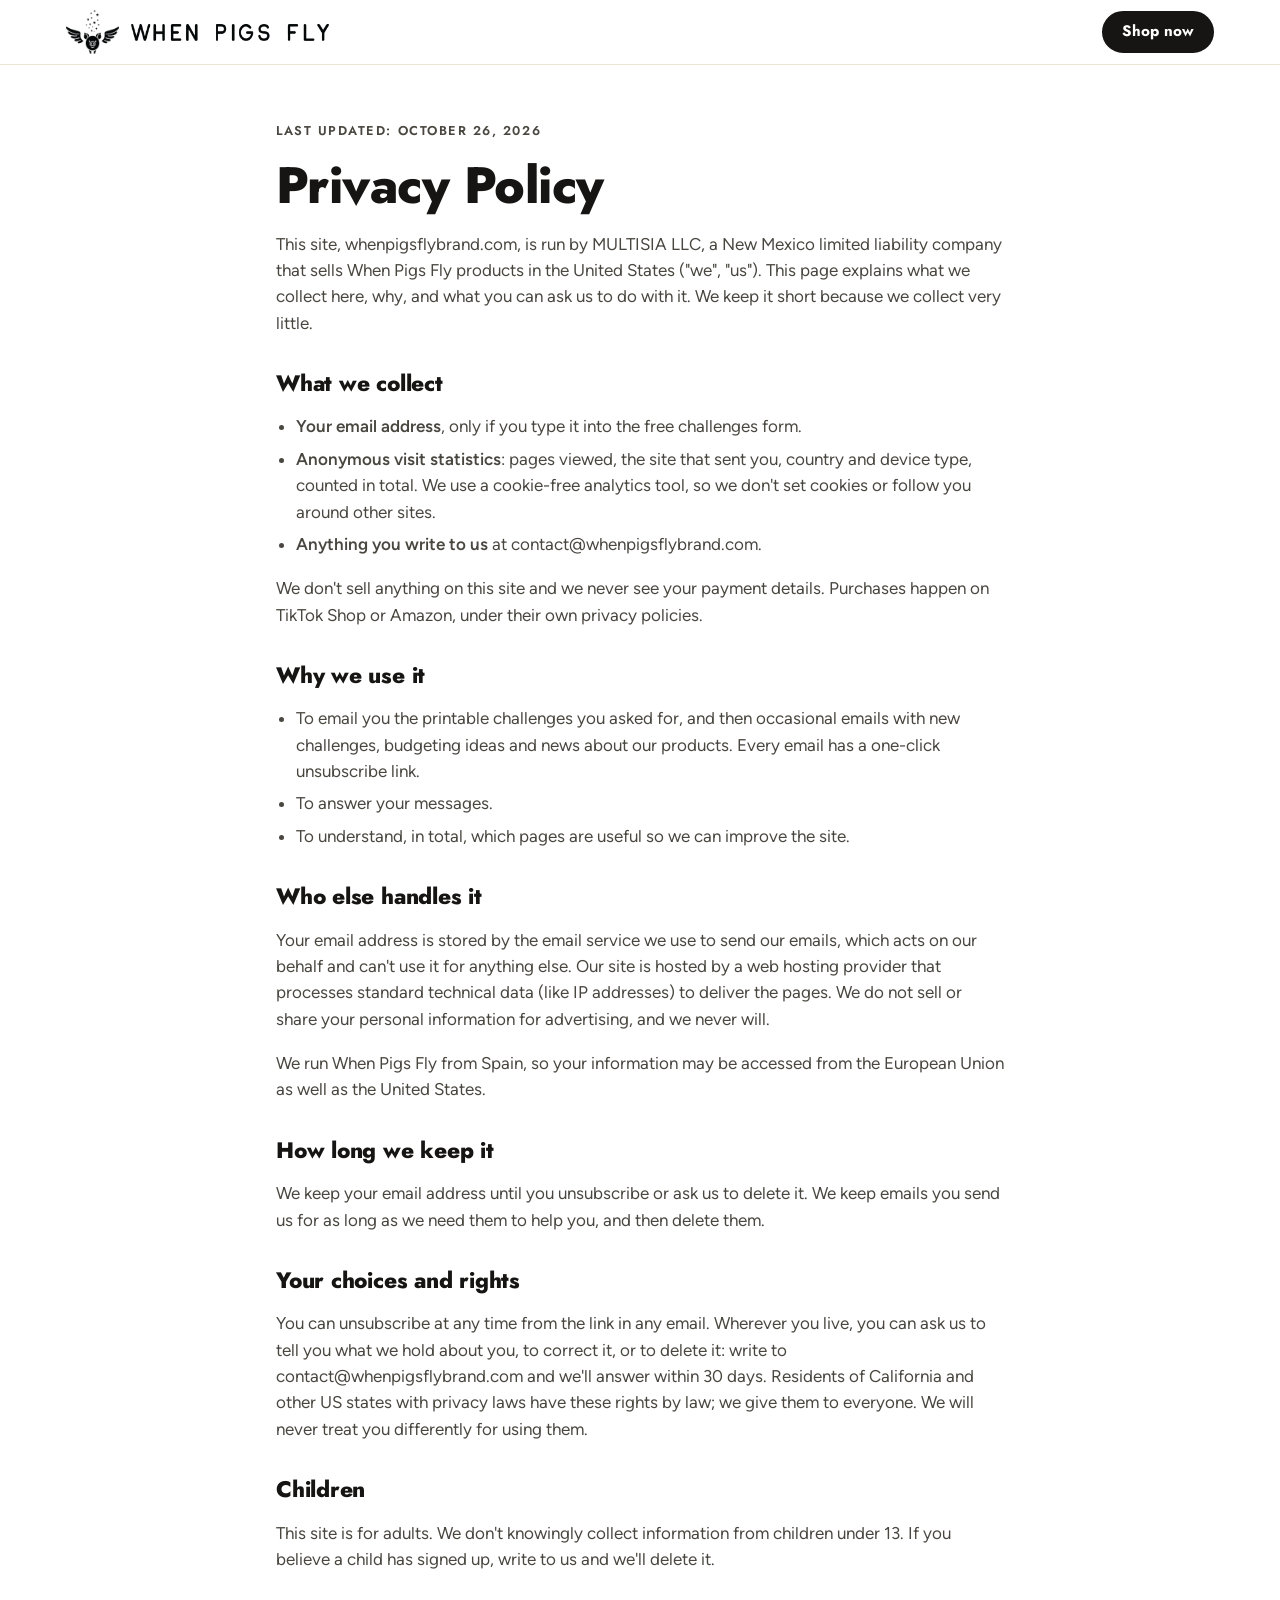
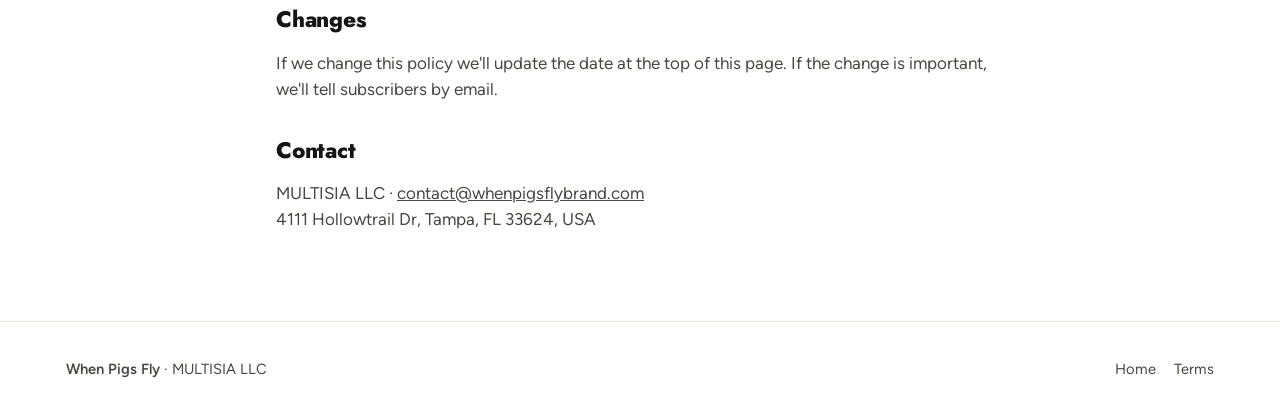
==== privacy/index.html @ 50eddcbd "When Pigs Fly USA landing (whenpigsflybrand.com) Co-Authored-By: Claude Opus 5.5 <noreply@anthropic." ====
<!doctype html>
<html lang="en">
<head>
<meta charset="utf-8">
<meta name="viewport" content="width=device-width, initial-scale=1, viewport-fit=cover">
<title>Privacy Policy · When Pigs Fly</title>
<meta name="description" content="How When Pigs Fly (MULTISIA LLC) handles the information you share on whenpigsflybrand.com.">
<link rel="canonical" href="https://whenpigsflybrand.com/privacy/">
<link rel="icon" href="../img/favicon.png" type="image/png">
<link rel="stylesheet" href="../site.css">
<!-- ANALYTICS: cookie-free analytics snippet goes here once the account exists -->
</head>
<body>
<a class="skip" href="#content">Skip to content</a>
<header class="top">
  <div class="wrap">
    <a class="logo" href="../" aria-label="When Pigs Fly home"><img src="../img/logo-mark.png" alt="" width="67" height="56"><img class="word" src="../img/logo-wordmark.png" alt="When Pigs Fly" width="654" height="56"></a>
    <a class="btn btn-primary" href="../#shop">Shop now</a>
  </div>
</header>

<main id="content" class="legal">
  <div class="wrap">
    <p class="eyebrow">Last updated: October 26, 2026</p>
    <h1>Privacy Policy</h1>
    <p>This site, whenpigsflybrand.com, is run by MULTISIA LLC, a New Mexico limited liability company that sells When Pigs Fly products in the United States ("we", "us"). This page explains what we collect here, why, and what you can ask us to do with it. We keep it short because we collect very little.</p>

    <h2>What we collect</h2>
    <ul>
      <li><strong>Your email address</strong>, only if you type it into the free challenges form.</li>
      <li><strong>Anonymous visit statistics</strong>: pages viewed, the site that sent you, country and device type, counted in total. We use a cookie-free analytics tool, so we don't set cookies or follow you around other sites.</li>
      <li><strong>Anything you write to us</strong> at contact@whenpigsflybrand.com.</li>
    </ul>
    <p>We don't sell anything on this site and we never see your payment details. Purchases happen on TikTok Shop or Amazon, under their own privacy policies.</p>

    <h2>Why we use it</h2>
    <ul>
      <li>To email you the printable challenges you asked for, and then occasional emails with new challenges, budgeting ideas and news about our products. Every email has a one-click unsubscribe link.</li>
      <li>To answer your messages.</li>
      <li>To understand, in total, which pages are useful so we can improve the site.</li>
    </ul>

    <h2>Who else handles it</h2>
    <p>Your email address is stored by the email service we use to send our emails, which acts on our behalf and can't use it for anything else. Our site is hosted by a web hosting provider that processes standard technical data (like IP addresses) to deliver the pages. We do not sell or share your personal information for advertising, and we never will.</p>
    <p>We run When Pigs Fly from Spain, so your information may be accessed from the European Union as well as the United States.</p>

    <h2>How long we keep it</h2>
    <p>We keep your email address until you unsubscribe or ask us to delete it. We keep emails you send us for as long as we need them to help you, and then delete them.</p>

    <h2>Your choices and rights</h2>
    <p>You can unsubscribe at any time from the link in any email. Wherever you live, you can ask us to tell you what we hold about you, to correct it, or to delete it: write to contact@whenpigsflybrand.com and we'll answer within 30 days. Residents of California and other US states with privacy laws have these rights by law; we give them to everyone. We will never treat you differently for using them.</p>

    <h2>Children</h2>
    <p>This site is for adults. We don't knowingly collect information from children under 13. If you believe a child has signed up, write to us and we'll delete it.</p>

    <h2>Changes</h2>
    <p>If we change this policy we'll update the date at the top of this page. If the change is important, we'll tell subscribers by email.</p>

    <h2>Contact</h2>
    <p>MULTISIA LLC · <a href="mailto:contact@whenpigsflybrand.com">contact@whenpigsflybrand.com</a><br>4111 Hollowtrail Dr, Tampa, FL 33624, USA</p>
  </div>
</main>

<footer>
  <div class="wrap">
    <div><strong>When Pigs Fly</strong> · MULTISIA LLC</div>
    <div class="links">
      <a href="../">Home</a>
      <a href="../terms/">Terms</a>
    </div>
  </div>
</footer>
</body>
</html>
---- site.css ----
/* When Pigs Fly USA — whenpigsflybrand.com
   One scrolling story built around the 100-envelope grid. Old brand on purpose: black, white and yellow #FFDE59,
   Futura-like display type (Jost). Single light look: the brand is black, white and yellow. */
@font-face { font-family: "Jost"; font-weight: 600; font-display: swap; src: url("fonts/jost-latin-600-normal.woff2") format("woff2"); }
@font-face { font-family: "Jost"; font-weight: 700; font-display: swap; src: url("fonts/jost-latin-700-normal.woff2") format("woff2"); }
@font-face { font-family: "Jost"; font-weight: 800; font-display: swap; src: url("fonts/jost-latin-800-normal.woff2") format("woff2"); }
@font-face { font-family: "Figtree"; font-weight: 400; font-display: swap; src: url("fonts/figtree-latin-400-normal.woff2") format("woff2"); }
@font-face { font-family: "Figtree"; font-weight: 600; font-display: swap; src: url("fonts/figtree-latin-600-normal.woff2") format("woff2"); }

:root {
  --ink: #161513;
  --ink-2: #4a4740;
  --ink-3: #7b776d;
  --paper: #ffffff;
  --butter: #fff6cf;
  --yellow: #ffde59;
  --line: #e9e4d3;
  --teal: #19a7b0;
  --lilac: #b9a4e0;
  --rose: #f2b8cb;
  --pink: #fbd8e0;     /* the pig in the logo */
  --black: #000000;    /* the logo artwork sits on pure black */
  --display: "Jost", "Futura", "Century Gothic", "Avenir Next", sans-serif;
  --body: "Figtree", "Segoe UI", system-ui, sans-serif;
  --radius: 14px;
  color-scheme: light;
}
* { box-sizing: border-box; }
html { scroll-behavior: smooth; scroll-padding-top: 80px; }
body { margin: 0; background: var(--paper); color: var(--ink); font-family: var(--body); font-size: 17px; line-height: 1.55; -webkit-text-size-adjust: 100%; }
img { max-width: 100%; height: auto; display: block; }
a { color: inherit; }
.wrap { width: 100%; max-width: 1180px; margin: 0 auto; padding-left: max(16px, env(safe-area-inset-left, 0px)); padding-right: max(16px, env(safe-area-inset-right, 0px)); }
h1, h2, h3 { font-family: var(--display); line-height: 1.05; margin: 0; text-wrap: balance; letter-spacing: -0.01em; }
h1 { font-size: clamp(2.5rem, 6vw, 4.6rem); font-weight: 800; }
h2 { font-size: clamp(1.9rem, 4vw, 3rem); font-weight: 800; }
h3 { font-size: 1.25rem; font-weight: 700; }
p { margin: 0; }
.eyebrow { font-family: var(--display); font-weight: 600; text-transform: uppercase; letter-spacing: 0.12em; font-size: 0.8rem; color: var(--ink-2); }
.lead { font-size: 1.15rem; color: var(--ink-2); max-width: 34em; }
.sr-only { position: absolute; width: 1px; height: 1px; overflow: hidden; clip: rect(0 0 0 0); white-space: nowrap; }
:focus-visible { outline: 3px solid var(--teal); outline-offset: 3px; }
.skip { position: absolute; left: 16px; top: -60px; z-index: 50; background: var(--ink); color: var(--paper); padding: 10px 16px; border-radius: 999px; text-decoration: none; }
.skip:focus { top: 12px; }

/* Buttons: TikTok Shop is the main door, Amazon the second */
.btns { display: flex; flex-wrap: wrap; gap: 12px; }
.btn { display: inline-flex; align-items: center; justify-content: center; gap: 10px; min-height: 52px; padding: 0 22px; border-radius: 999px; font-family: var(--display); font-weight: 700; font-size: 1.02rem; text-decoration: none; border: 2px solid var(--ink); cursor: pointer; transition: transform .15s ease, background .15s ease; }
.btn:hover { transform: translateY(-2px); }
.btn-primary { background: var(--ink); color: var(--paper); }
.btn-secondary { background: var(--paper); color: var(--ink); }
.btn-yellow { background: var(--yellow); color: var(--ink); border-color: var(--yellow); }
.btn svg { width: 20px; height: 20px; flex: none; }
.btn[disabled] { opacity: .6; cursor: progress; transform: none; }
.note { font-size: 0.85rem; color: var(--ink-3); }

/* Top bar */
.top { position: sticky; top: env(safe-area-inset-top, 0px); z-index: 20; background: rgba(255,255,255,.94); -webkit-backdrop-filter: blur(8px); backdrop-filter: blur(8px); border-bottom: 1px solid var(--line); }
body::before { content: ""; position: fixed; inset: 0 0 auto; height: env(safe-area-inset-top, 0px); z-index: 21; background: var(--paper); }
.top .wrap { display: flex; align-items: center; justify-content: space-between; gap: 16px; min-height: 64px; }
.logo { text-decoration: none; display: flex; align-items: center; gap: 12px; min-width: 0; }
.logo img { height: 44px; width: auto; }
.logo .word { height: 17px; }
.top nav { display: flex; gap: 24px; font-family: var(--display); font-weight: 600; font-size: .95rem; }
.top nav a { text-decoration: none; color: var(--ink-2); }
.top nav a:hover { color: var(--ink); }
.top .btn { min-height: 42px; padding: 0 18px; font-size: .95rem; white-space: nowrap; flex: none; }

/* Hero */
.hero { padding-block: 56px 72px; }
.hero .wrap { display: grid; grid-template-columns: 1.05fr .95fr; gap: 48px; align-items: center; }
.hero-text { display: grid; gap: 22px; min-width: 0; }
.hero h1 .money { background: linear-gradient(transparent 62%, var(--yellow) 62%); padding: 0 .08em; }
.hero-photo::before { content: ""; position: absolute; inset: 18px -18px -18px 18px; border-radius: 24px; background: var(--pink); z-index: -1; }
.hero-photo { isolation: isolate; }
.proof { display: flex; align-items: center; gap: 10px; font-size: .95rem; color: var(--ink-2); }
.proof .stars { color: var(--ink); letter-spacing: 2px; }
.hero-photo { position: relative; min-width: 0; }
.hero-photo img { border-radius: 24px; aspect-ratio: 4 / 5; object-fit: cover; width: 100%; }
.sticker { position: absolute; left: -18px; bottom: 28px; background: var(--yellow); border-radius: 50%; width: 132px; height: 132px; display: grid; place-items: center; text-align: center; font-family: var(--display); font-weight: 800; line-height: 1; transform: rotate(-8deg); box-shadow: 0 10px 30px rgba(22,21,19,.18); }
.sticker b { display: block; font-size: 1.9rem; }
.sticker span { font-size: .78rem; font-weight: 600; text-transform: uppercase; letter-spacing: .06em; }

/* The envelope board: the 100 numbers, tap to stuff one */
.board-band { background: var(--butter); padding-block: 72px; }
.board-band .wrap { display: grid; grid-template-columns: .8fr 1.2fr; gap: 48px; align-items: center; }
.board-copy { display: grid; gap: 18px; min-width: 0; }
.tally { font-family: var(--display); font-size: clamp(2.2rem, 5vw, 3.4rem); font-weight: 800; font-variant-numeric: tabular-nums; }
.tally small { font-size: .45em; font-weight: 600; color: var(--ink-3); }
.meter { height: 12px; background: var(--paper); border-radius: 999px; overflow: hidden; border: 1px solid var(--line); }
.meter i { display: block; height: 100%; width: 0; background: var(--ink); transition: width .3s ease; }
.board { display: grid; grid-template-columns: repeat(10, minmax(0, 1fr)); gap: 6px; min-width: 0; }
.cell { aspect-ratio: 1; border: 1.5px solid var(--ink); border-radius: 8px; background: var(--paper); font-family: var(--display); font-weight: 600; font-size: clamp(.62rem, 1.4vw, .95rem); font-variant-numeric: tabular-nums; color: var(--ink); cursor: pointer; display: grid; place-items: center; position: relative; padding: 0; transition: background .12s ease; }
.cell:hover { background: var(--yellow); }
.cell.done { background: var(--ink); color: var(--paper); }
.cell.done::after { content: ""; position: absolute; inset: 22% 18%; border-top: 2px solid var(--yellow); transform: rotate(-35deg) translateY(45%); }
.board-actions { display: flex; flex-wrap: wrap; gap: 10px; }
.chip { border: 1.5px solid var(--ink); background: transparent; border-radius: 999px; padding: 8px 14px; font-family: var(--display); font-weight: 600; font-size: .9rem; cursor: pointer; color: var(--ink); }
.chip:hover { background: var(--paper); }

/* How it works: a real sequence, so it is numbered */
.how { padding-block: 80px; }
.how-head { display: grid; gap: 12px; margin-bottom: 40px; max-width: 640px; }
.steps { display: grid; grid-template-columns: repeat(3, minmax(0, 1fr)); gap: 28px; }
.step { display: grid; gap: 14px; align-content: start; min-width: 0; }
.step img { border-radius: var(--radius); aspect-ratio: 1; object-fit: cover; width: 100%; }
.step .n { font-family: var(--display); font-weight: 800; font-size: .95rem; display: inline-flex; align-items: center; justify-content: center; width: 34px; height: 34px; border-radius: 50%; background: var(--yellow); }
.step p { color: var(--ink-2); }

/* The binder */
.binder { padding-block: 80px; border-top: 1px solid var(--line); }
.binder .wrap { display: grid; grid-template-columns: 1fr 1fr; gap: 56px; align-items: start; }
.binder-photo { min-width: 0; position: sticky; top: 90px; }
.binder-photo img { border-radius: 24px; width: 100%; }
.binder-text { display: grid; gap: 24px; min-width: 0; }
.price { display: flex; align-items: baseline; gap: 12px; font-family: var(--display); }
.price b { font-size: 2.2rem; font-weight: 800; }
.price s { color: var(--ink-3); font-size: 1.1rem; }
.colors { display: flex; flex-wrap: wrap; gap: 10px; }
.swatches { display: grid; grid-template-columns: repeat(3, minmax(0, 1fr)); gap: 12px; }
.swatches figure { margin: 0; display: grid; gap: 8px; min-width: 0; }
.swatches img { border-radius: var(--radius); aspect-ratio: 1; object-fit: cover; width: 100%; background: var(--pink); }
.swatches figcaption { display: flex; align-items: center; gap: 8px; font-family: var(--display); font-weight: 600; font-size: .95rem; }
.buy-color { display: flex; flex-wrap: wrap; gap: 4px 12px; font-size: .88rem; }
.buy-color a { color: var(--ink-2); text-decoration: underline; text-underline-offset: 3px; }
.buy-color a:hover { color: var(--ink); }
.swatches figcaption i { width: 16px; height: 16px; border-radius: 50%; border: 1.5px solid rgba(22,21,19,.15); }
.color { display: flex; align-items: center; gap: 8px; padding: 6px 14px 6px 6px; border: 1.5px solid var(--line); border-radius: 999px; font-family: var(--display); font-weight: 600; font-size: .92rem; }
.color i { width: 26px; height: 26px; border-radius: 50%; border: 1.5px solid rgba(22,21,19,.15); }
.inside { list-style: none; margin: 0; padding: 0; display: grid; border-top: 1px solid var(--line); }
.inside li { display: grid; grid-template-columns: 64px 1fr; gap: 14px; padding: 14px 0; border-bottom: 1px solid var(--line); align-items: baseline; }
.inside .qty { font-family: var(--display); font-weight: 800; font-size: 1.4rem; font-variant-numeric: tabular-nums; }
.inside span { color: var(--ink-2); }
.inside strong { color: var(--ink); font-weight: 600; }

/* Free challenges (email list) */
.free { background: var(--black); color: var(--paper); padding-block: 80px; }
.free .wrap { display: grid; grid-template-columns: 1.1fr .9fr; gap: 48px; align-items: center; }
.free h2 { color: var(--paper); }
.free h2 em { font-style: normal; color: var(--yellow); }
.free-text { display: grid; gap: 18px; min-width: 0; }
.free p { color: #d9d5c9; }
.free .eyebrow { color: var(--yellow); }
.form { display: flex; flex-wrap: wrap; gap: 10px; }
.form input[type="email"] { flex: 1 1 240px; min-width: 0; min-height: 54px; border-radius: 999px; border: 2px solid var(--paper); background: var(--paper); color: var(--ink); padding: 0 20px; font: inherit; }
.form .btn { border-color: var(--yellow); }
.form .hp { position: absolute; left: -9999px; }
.form-msg { min-height: 1.4em; font-size: .95rem; color: var(--yellow); }
.free-photo { min-width: 0; }
.free-photo img { border-radius: 24px; transform: rotate(2deg); width: 100%; }
.fine { font-size: .8rem; color: #a8a396; }
.fine a { color: #d9d5c9; }

/* Why it works */
.why { padding-block: 80px; }
.why .wrap { display: grid; grid-template-columns: repeat(3, minmax(0, 1fr)); gap: 32px; }
.why-head { grid-column: 1 / -1; display: grid; gap: 12px; max-width: 680px; margin-bottom: 8px; }
.why-item { display: grid; gap: 10px; align-content: start; padding-top: 18px; border-top: 3px solid var(--ink); }
.why-item p { color: var(--ink-2); }

/* FAQ */
.faq { padding-block: 80px; background: var(--butter); }
.faq .wrap { display: grid; grid-template-columns: .8fr 1.2fr; gap: 48px; }
.faq details { border-bottom: 1px solid #e6dcb0; padding: 18px 0; }
.faq summary { cursor: pointer; font-family: var(--display); font-weight: 700; font-size: 1.12rem; list-style: none; display: flex; justify-content: space-between; gap: 16px; }
.faq summary::-webkit-details-marker { display: none; }
.faq summary::after { content: "+"; font-size: 1.4rem; line-height: 1; }
.faq details[open] summary::after { content: "–"; }
.faq details p { margin-top: 10px; color: var(--ink-2); }

/* Final call + footer */
.last { padding-block: 88px; text-align: center; }
.last .wrap { display: grid; gap: 22px; justify-items: center; }
.last-mark { width: 96px; height: auto; }
footer { border-top: 1px solid var(--line); padding-block: 36px calc(36px + env(safe-area-inset-bottom, 0px)); font-size: .92rem; color: var(--ink-2); }
footer .wrap { display: flex; flex-wrap: wrap; gap: 20px 40px; justify-content: space-between; align-items: center; }
footer .links { display: flex; flex-wrap: wrap; gap: 18px; }
footer a { text-decoration: none; }
footer a:hover { text-decoration: underline; }
.footer-dark { background: var(--black); color: #d9d5c9; border-top: 0; padding-block: 48px calc(48px + env(safe-area-inset-bottom, 0px)); }
.footer-dark strong { color: var(--pink); }
.footer-dark a { color: var(--paper); }
.footer-logo { width: 120px; height: auto; }

/* Legal pages */
.legal { padding-block: 56px 88px; }
.legal .wrap { max-width: 760px; display: grid; gap: 18px; }
.legal h1 { font-size: clamp(2.2rem, 5vw, 3.2rem); }
.legal h2 { font-size: 1.4rem; margin-top: 18px; }
.legal p, .legal li { color: var(--ink-2); }
.legal ul { margin: 0; padding-left: 1.2em; display: grid; gap: 6px; }
.legal a { text-decoration: underline; }

@media (max-width: 900px) {
  .top nav { display: none; }
  .hero .wrap, .board-band .wrap, .binder .wrap, .free .wrap, .faq .wrap { grid-template-columns: 1fr; gap: 32px; }
  .hero { padding-block: 32px 56px; }
  .hero-photo { order: -1; }
  .hero-photo img { aspect-ratio: 5 / 4; }
  .sticker { width: 104px; height: 104px; left: 12px; bottom: -22px; }
  .sticker b { font-size: 1.5rem; }
  .hero-photo::before { inset: 12px -8px -12px 12px; }
  .logo img { height: 36px; }
  .logo .word { height: 14px; }
  .binder-photo { position: static; }
  .steps, .why .wrap { grid-template-columns: 1fr; }
  .step { grid-template-columns: 110px 1fr; align-items: center; column-gap: 16px; }
  .step img { grid-row: span 3; }
  .board { gap: 4px; }
  .cell { border-radius: 5px; }
  .btns .btn { flex: 1 1 100%; }
}
@media (max-width: 420px) {
  .top .wrap { gap: 10px; }
  .logo { gap: 8px; }
  .logo img { height: 30px; }
  .logo .word { height: 11px; }
  .top .btn { padding: 0 14px; font-size: .88rem; }
}
@media (prefers-reduced-motion: reduce) { html { scroll-behavior: auto; } * { transition: none !important; } }
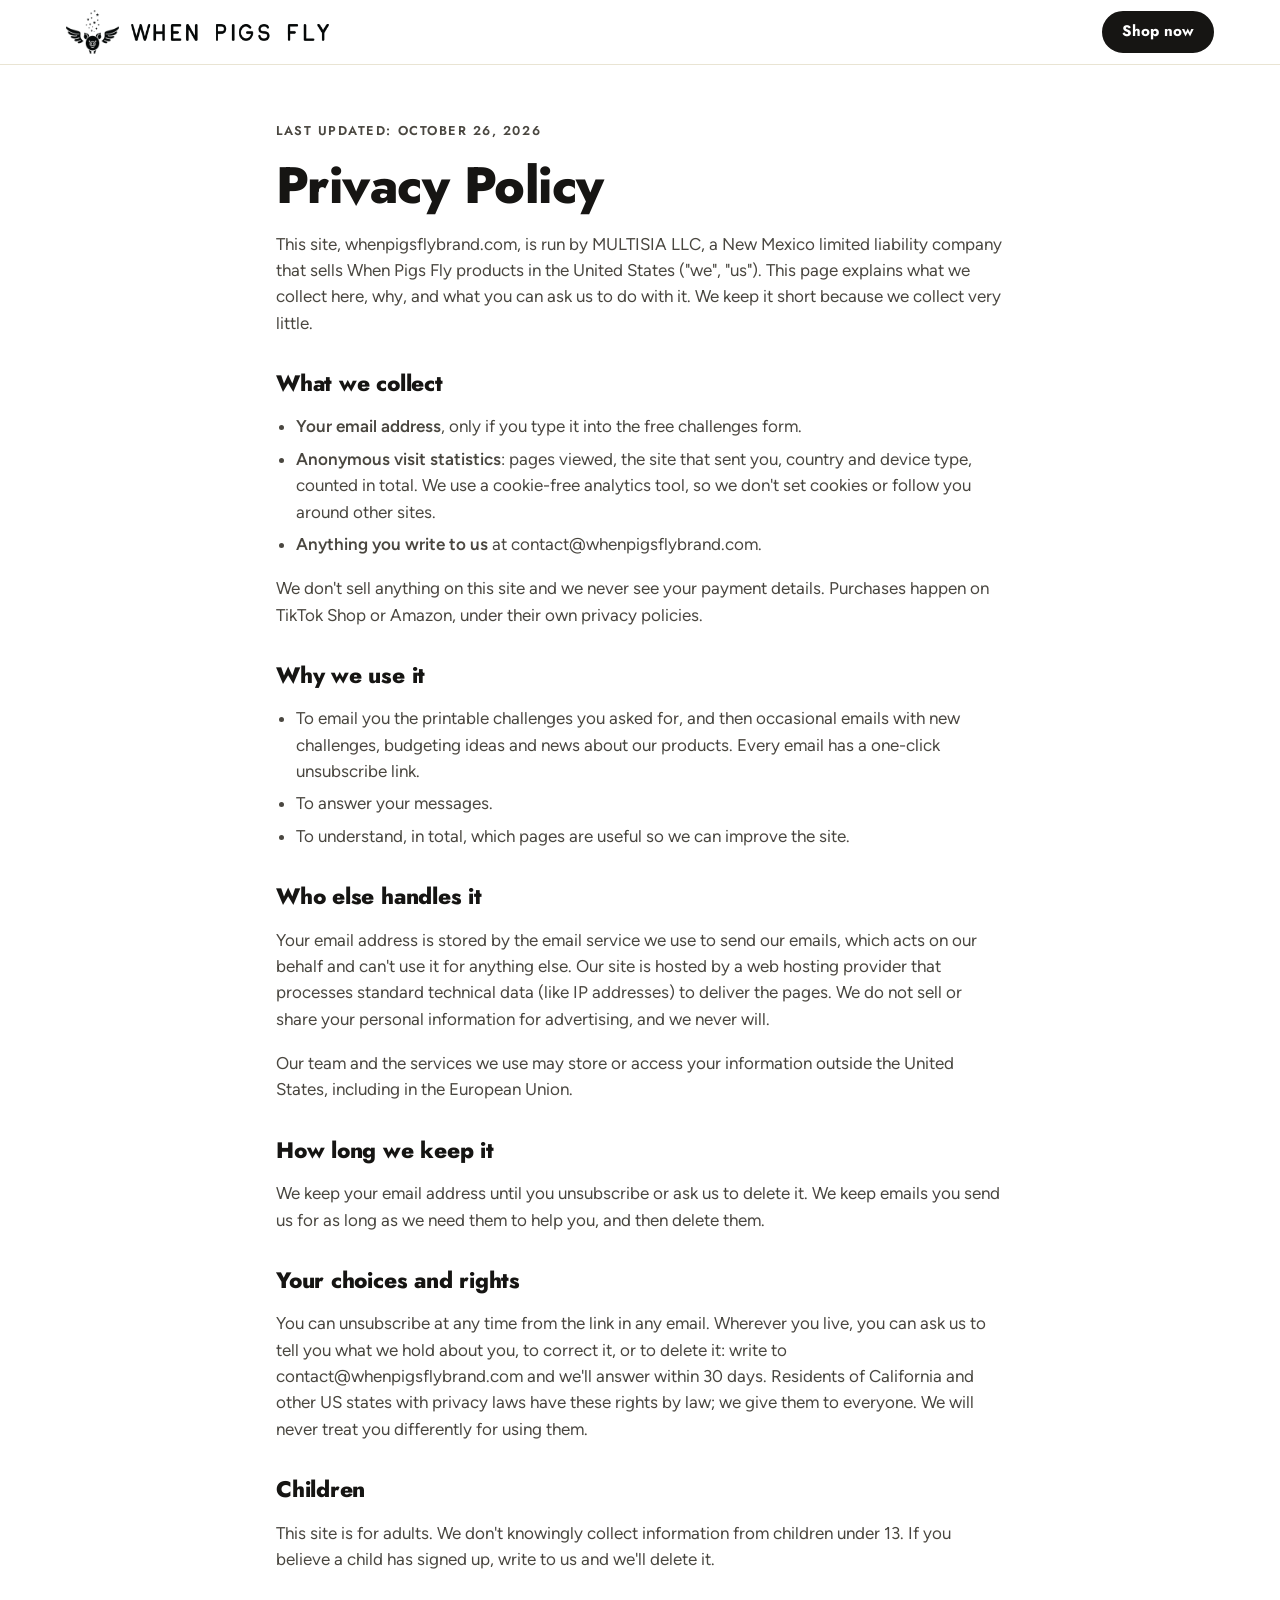
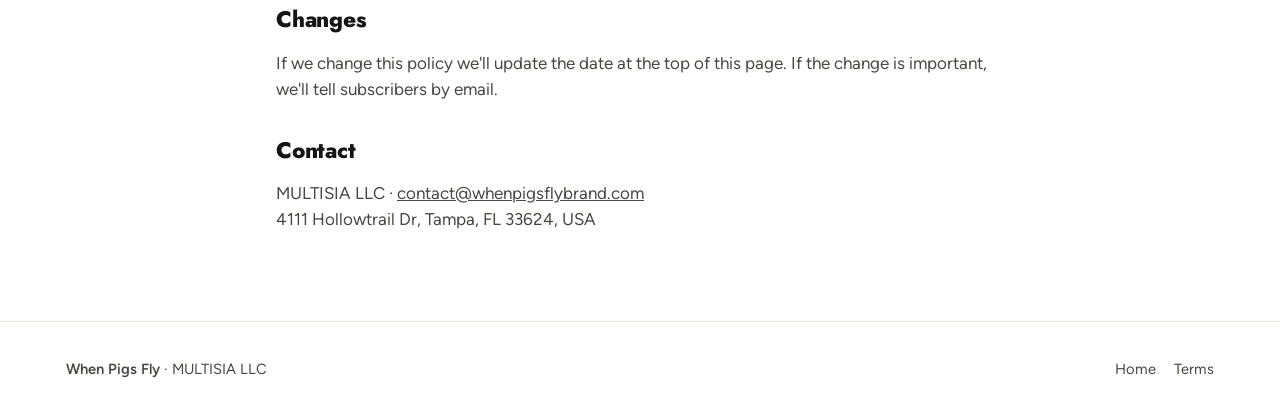
==== commit 4214c244: "Present When Pigs Fly as a US brand; privacy: data may be accessed outside the US" ====
--- a/privacy/index.html
+++ b/privacy/index.html
@@ -42,7 +42,7 @@
 
     <h2>Who else handles it</h2>
     <p>Your email address is stored by the email service we use to send our emails, which acts on our behalf and can't use it for anything else. Our site is hosted by a web hosting provider that processes standard technical data (like IP addresses) to deliver the pages. We do not sell or share your personal information for advertising, and we never will.</p>
-    <p>We run When Pigs Fly from Spain, so your information may be accessed from the European Union as well as the United States.</p>
+    <p>Our team and the services we use may store or access your information outside the United States, including in the European Union.</p>
 
     <h2>How long we keep it</h2>
     <p>We keep your email address until you unsubscribe or ask us to delete it. We keep emails you send us for as long as we need them to help you, and then delete them.</p>
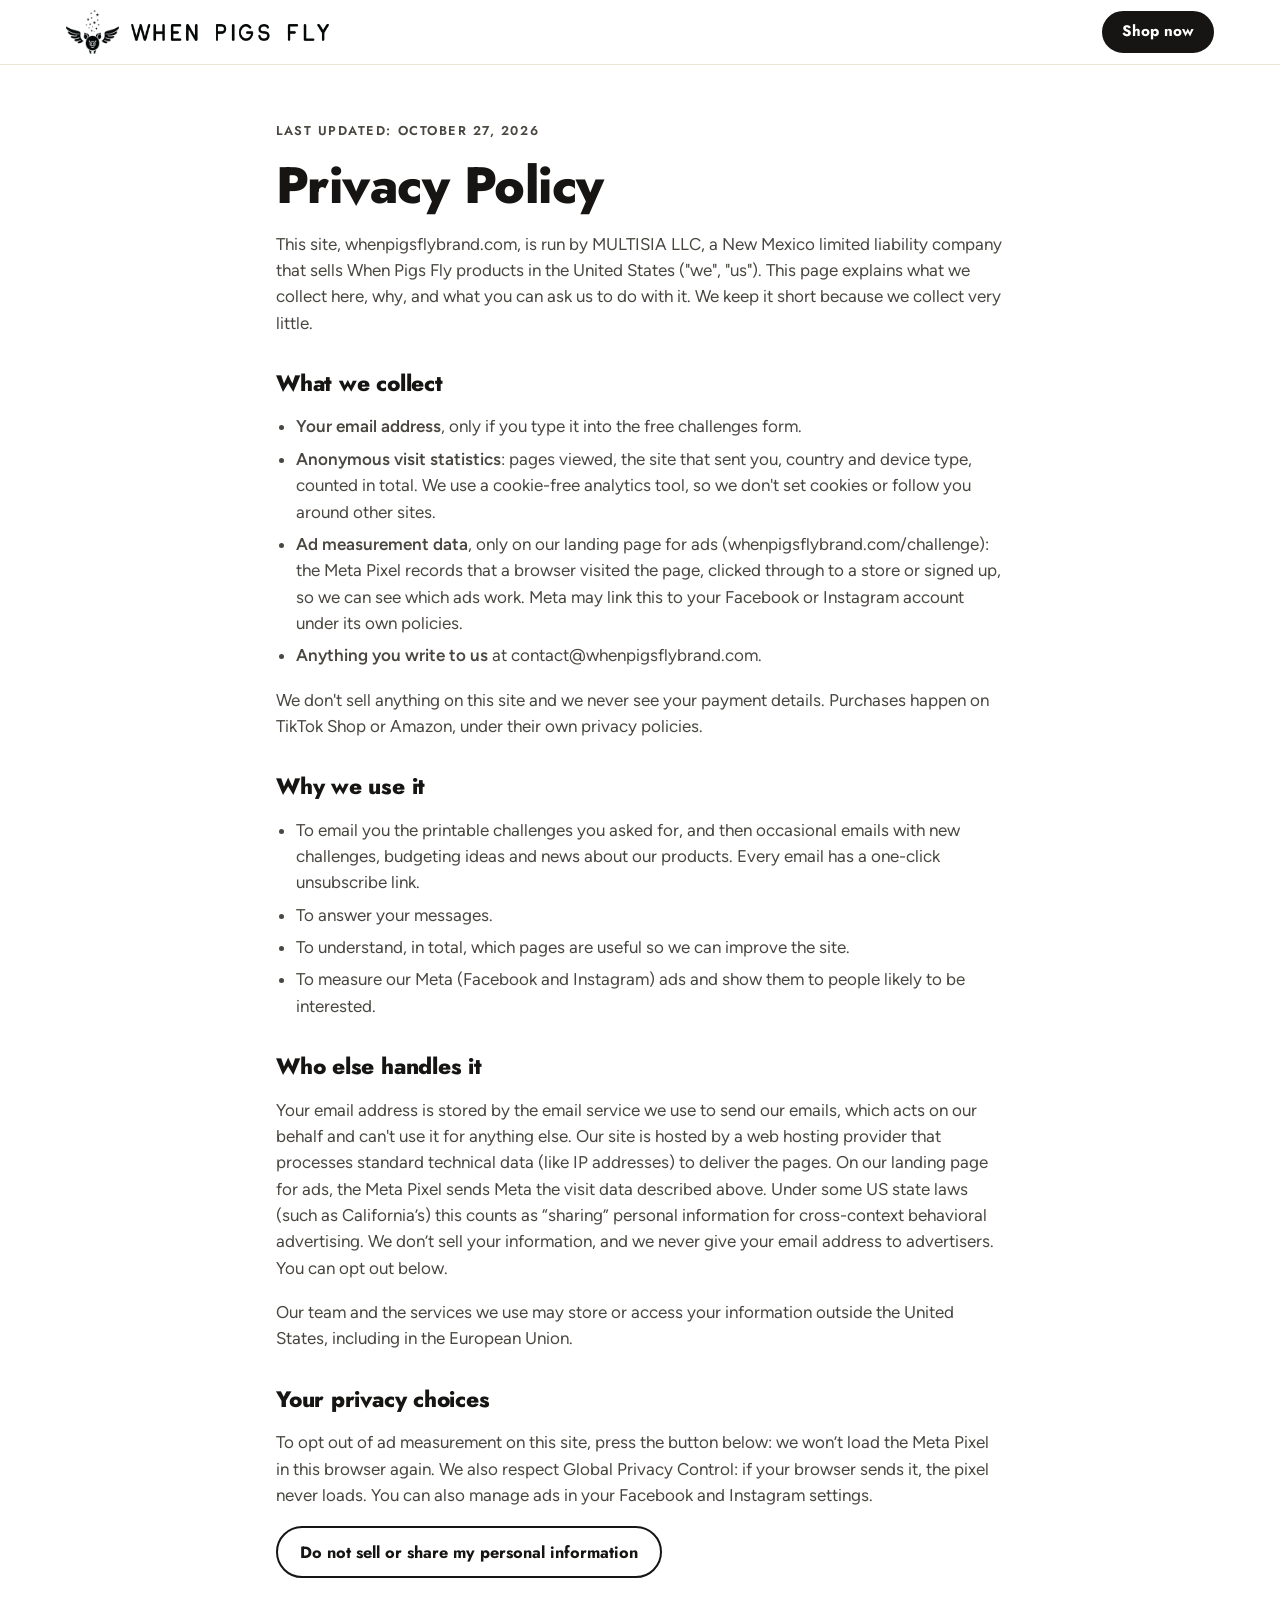
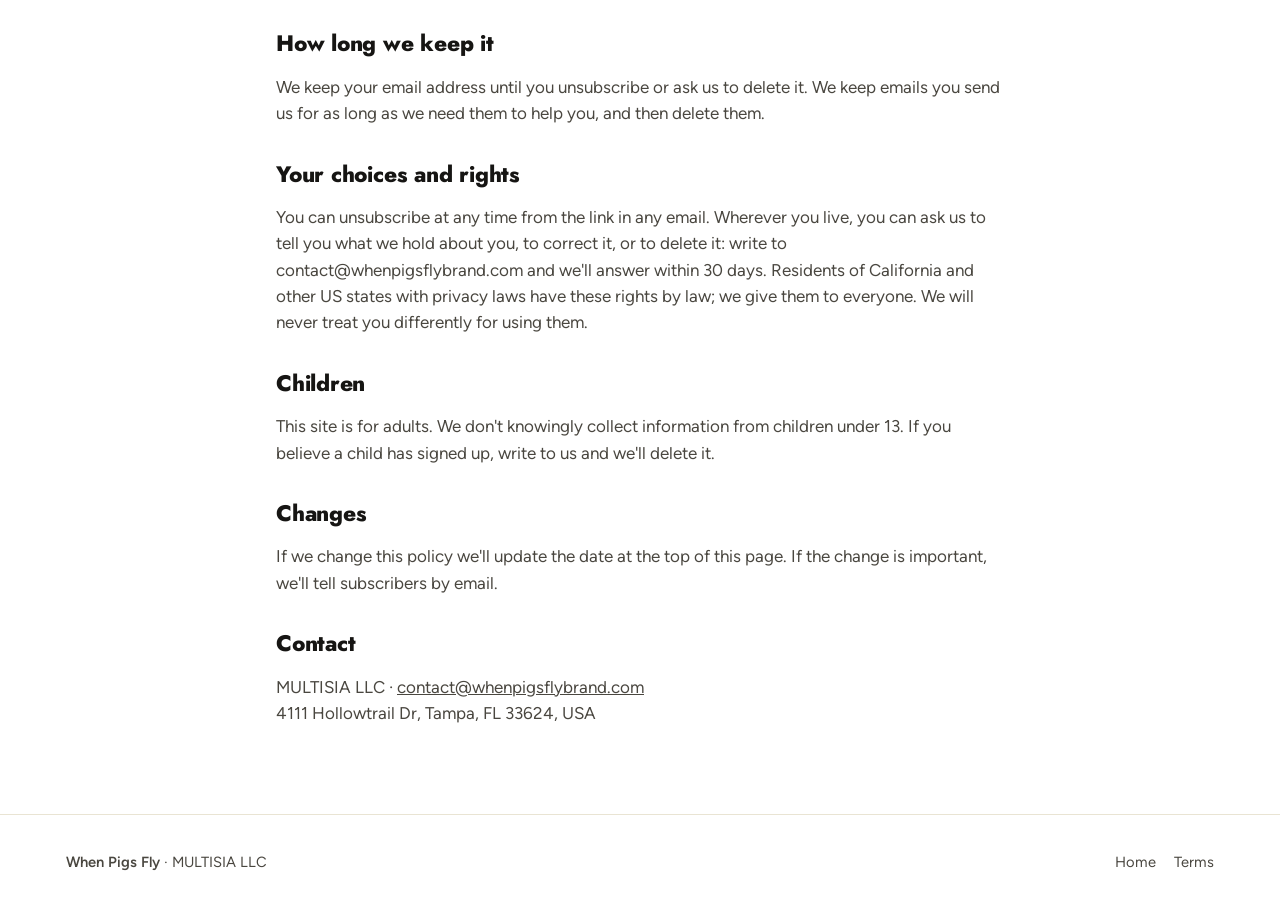
==== commit ae38a76a: "Ads landing page /challenge (photo reviews, ambassador videos, Meta Pixel), email signup at the top " ====
--- a/privacy/index.html
+++ b/privacy/index.html
@@ -21,7 +21,7 @@
 
 <main id="content" class="legal">
   <div class="wrap">
-    <p class="eyebrow">Last updated: October 26, 2026</p>
+    <p class="eyebrow">Last updated: October 27, 2026</p>
     <h1>Privacy Policy</h1>
     <p>This site, whenpigsflybrand.com, is run by MULTISIA LLC, a New Mexico limited liability company that sells When Pigs Fly products in the United States ("we", "us"). This page explains what we collect here, why, and what you can ask us to do with it. We keep it short because we collect very little.</p>
 
@@ -29,6 +29,7 @@
     <ul>
       <li><strong>Your email address</strong>, only if you type it into the free challenges form.</li>
       <li><strong>Anonymous visit statistics</strong>: pages viewed, the site that sent you, country and device type, counted in total. We use a cookie-free analytics tool, so we don't set cookies or follow you around other sites.</li>
+      <li><strong>Ad measurement data</strong>, only on our landing page for ads (whenpigsflybrand.com/challenge): the Meta Pixel records that a browser visited the page, clicked through to a store or signed up, so we can see which ads work. Meta may link this to your Facebook or Instagram account under its own policies.</li>
       <li><strong>Anything you write to us</strong> at contact@whenpigsflybrand.com.</li>
     </ul>
     <p>We don't sell anything on this site and we never see your payment details. Purchases happen on TikTok Shop or Amazon, under their own privacy policies.</p>
@@ -38,11 +39,17 @@
       <li>To email you the printable challenges you asked for, and then occasional emails with new challenges, budgeting ideas and news about our products. Every email has a one-click unsubscribe link.</li>
       <li>To answer your messages.</li>
       <li>To understand, in total, which pages are useful so we can improve the site.</li>
+      <li>To measure our Meta (Facebook and Instagram) ads and show them to people likely to be interested.</li>
     </ul>
 
     <h2>Who else handles it</h2>
-    <p>Your email address is stored by the email service we use to send our emails, which acts on our behalf and can't use it for anything else. Our site is hosted by a web hosting provider that processes standard technical data (like IP addresses) to deliver the pages. We do not sell or share your personal information for advertising, and we never will.</p>
+    <p>Your email address is stored by the email service we use to send our emails, which acts on our behalf and can't use it for anything else. Our site is hosted by a web hosting provider that processes standard technical data (like IP addresses) to deliver the pages. On our landing page for ads, the Meta Pixel sends Meta the visit data described above. Under some US state laws (such as California’s) this counts as “sharing” personal information for cross-context behavioral advertising. We don’t sell your information, and we never give your email address to advertisers. You can opt out below.</p>
     <p>Our team and the services we use may store or access your information outside the United States, including in the European Union.</p>
+
+    <h2 id="choices">Your privacy choices</h2>
+    <p>To opt out of ad measurement on this site, press the button below: we won’t load the Meta Pixel in this browser again. We also respect Global Privacy Control: if your browser sends it, the pixel never loads. You can also manage ads in your Facebook and Instagram settings.</p>
+    <p><button class="btn btn-secondary" type="button" id="optout">Do not sell or share my personal information</button></p>
+    <p class="note" id="optout-msg" role="status"></p>
 
     <h2>How long we keep it</h2>
     <p>We keep your email address until you unsubscribe or ask us to delete it. We keep emails you send us for as long as we need them to help you, and then delete them.</p>
@@ -70,5 +77,6 @@
     </div>
   </div>
 </footer>
+<script src="../site.js" defer></script>
 </body>
 </html>
--- a/site.css
+++ b/site.css
@@ -70,9 +70,15 @@
 .hero { padding-block: 56px 72px; }
 .hero .wrap { display: grid; grid-template-columns: 1.05fr .95fr; gap: 48px; align-items: center; }
 .hero-text { display: grid; gap: 22px; min-width: 0; }
-.hero h1 .money { background: linear-gradient(transparent 62%, var(--yellow) 62%); padding: 0 .08em; }
+.hero h1 .money, .lp-hero h1 .money { background: linear-gradient(transparent 62%, var(--yellow) 62%); padding: 0 .08em; }
 .hero-photo::before { content: ""; position: absolute; inset: 18px -18px -18px 18px; border-radius: 24px; background: var(--pink); z-index: -1; }
 .hero-photo { isolation: isolate; }
+.hero-free { display: grid; gap: 10px; padding: 16px 18px; border: 1.5px solid var(--ink); border-radius: var(--radius); background: var(--butter); }
+.hero-free p { font-size: .98rem; }
+.hero-free .form input[type="email"] { border-color: var(--ink); min-height: 48px; }
+.hero-free .form .btn { border-color: var(--ink); min-height: 48px; }
+.hero-free .form-msg { color: var(--ink); font-weight: 600; min-height: 0; }
+.hero-free .form-msg:empty { display: none; }
 .proof { display: flex; align-items: center; gap: 10px; font-size: .95rem; color: var(--ink-2); }
 .proof .stars { color: var(--ink); letter-spacing: 2px; }
 .hero-photo { position: relative; min-width: 0; }
@@ -190,6 +196,99 @@
 .legal p, .legal li { color: var(--ink-2); }
 .legal ul { margin: 0; padding-left: 1.2em; display: grid; gap: 6px; }
 .legal a { text-decoration: underline; }
+
+.top .sm { display: none; }
+@media (max-width: 520px) { .top .lg { display: none; } .top .sm { display: inline; } }
+
+/* Landing for ads (/challenge/): the email form is the first thing, then proof from real buyers */
+.lp-hero { padding-block: 40px 64px; background: var(--butter); }
+.lp-hero .wrap { display: grid; grid-template-columns: 1.1fr .9fr; gap: 48px; align-items: center; }
+.lp-hero h1 { font-size: clamp(2.3rem, 5.4vw, 4.1rem); }
+.lp-hero .form input[type="email"] { border-color: var(--ink); }
+.lp-hero .form .btn { border-color: var(--ink); }
+.lp-hero .form-msg { color: var(--ink); font-weight: 600; }
+.lp-hero .fine { color: var(--ink-3); }
+.lp-hero .fine a { color: var(--ink-2); }
+.lp-photo { position: relative; min-width: 0; }
+.lp-photo img { border-radius: 24px; aspect-ratio: 4 / 5; object-fit: cover; width: 100%; }
+.quote-card { position: absolute; left: -24px; bottom: 24px; right: 24px; background: var(--paper); border-radius: 18px; padding: 16px 18px; box-shadow: 0 14px 40px rgba(22,21,19,.18); display: grid; gap: 6px; }
+.quote-card p { font-family: var(--display); font-weight: 600; font-size: 1.05rem; line-height: 1.3; }
+.who { font-size: .84rem; color: var(--ink-3); }
+.who b { color: var(--ink-2); font-weight: 600; }
+.stars { color: var(--ink); letter-spacing: 2px; }
+.ratings { display: flex; flex-wrap: wrap; gap: 8px 18px; font-size: .95rem; color: var(--ink-2); }
+.ratings span { display: inline-flex; align-items: center; gap: 8px; }
+
+.ugc { padding-block: 64px; }
+.ugc-head { display: flex; flex-wrap: wrap; justify-content: space-between; align-items: end; gap: 12px 32px; margin-bottom: 28px; }
+.ugc-grid { display: grid; grid-template-columns: repeat(4, minmax(0, 1fr)); gap: 12px; }
+.ugc-grid img { border-radius: var(--radius); aspect-ratio: 1; object-fit: cover; width: 100%; }
+.ugc-grid img:nth-child(1) { grid-column: span 2; grid-row: span 2; }
+
+.photo-reviews { padding-block: 64px; }
+.pr-grid { columns: 3 300px; column-gap: 18px; }
+.pr { break-inside: avoid; margin: 0 0 18px; border: 1.5px solid var(--line); border-radius: 18px; padding: 12px 12px 18px; display: grid; gap: 10px; background: var(--paper); }
+.pr-main { border-radius: 12px; aspect-ratio: 4 / 5; object-fit: cover; width: 100%; }
+.pr p { color: var(--ink-2); padding-inline: 6px; }
+.pr .stars, .pr .who { padding-inline: 6px; }
+.pr-thumbs { display: flex; gap: 8px; padding-inline: 2px; }
+.pr-thumbs button { padding: 0; border: 2px solid transparent; border-radius: 10px; background: none; cursor: pointer; width: 56px; height: 56px; overflow: hidden; flex: none; }
+.pr-thumbs button[aria-pressed="true"] { border-color: var(--ink); }
+.pr-thumbs img { width: 100%; height: 100%; object-fit: cover; }
+
+.story { padding-block: 72px; border-top: 1px solid var(--line); }
+.story .wrap { display: grid; grid-template-columns: .9fr 1.1fr; gap: 56px; align-items: start; }
+.story-points { display: grid; gap: 28px; counter-reset: pt; }
+.story-points div { display: grid; grid-template-columns: 46px 1fr; gap: 6px 16px; }
+.story-points div::before { counter-increment: pt; content: counter(pt); grid-row: span 2; width: 40px; height: 40px; border-radius: 50%; background: var(--yellow); display: grid; place-items: center; font-family: var(--display); font-weight: 800; }
+.story-points p { color: var(--ink-2); }
+.pull { margin: 0; padding: 22px 24px; border-left: 4px solid var(--yellow); background: var(--butter); border-radius: 0 var(--radius) var(--radius) 0; display: grid; gap: 8px; }
+.pull p { font-family: var(--display); font-weight: 600; font-size: 1.2rem; line-height: 1.35; }
+
+.gets { padding-block: 72px; background: var(--pink); }
+.gets .wrap { display: grid; grid-template-columns: 1fr 1fr; gap: 48px; align-items: center; }
+.gets img { border-radius: 24px; width: 100%; }
+.gets ul { margin: 0; padding: 0; list-style: none; display: grid; gap: 12px; }
+.gets li { display: grid; grid-template-columns: 28px 1fr; gap: 10px; align-items: baseline; }
+.gets li::before { content: "✓"; font-family: var(--display); font-weight: 800; }
+.gets-text { display: grid; gap: 20px; min-width: 0; }
+
+.reviews { padding-block: 72px; }
+.reviews-head { display: grid; gap: 12px; margin-bottom: 32px; max-width: 680px; }
+.review-grid { columns: 3 280px; column-gap: 16px; }
+.review { break-inside: avoid; margin: 0 0 16px; border: 1.5px solid var(--line); border-radius: var(--radius); padding: 18px; display: grid; gap: 10px; background: var(--paper); }
+.review img { border-radius: 10px; aspect-ratio: 4 / 3; object-fit: cover; width: 100%; }
+.review h3 { font-size: 1.05rem; }
+.review p { color: var(--ink-2); }
+
+.vids { padding-block: 64px; background: var(--black); color: var(--paper); }
+.vids h2 { color: var(--paper); }
+.vids .eyebrow { color: var(--yellow); }
+.vid-row { display: grid; grid-template-columns: repeat(3, minmax(0, 1fr)); gap: 16px; margin-top: 28px; }
+.vid-row video { width: 100%; aspect-ratio: 9 / 16; object-fit: cover; border-radius: 18px; background: #222; }
+.vid-row figure { margin: 0; display: grid; gap: 8px; min-width: 0; }
+.vid-row figcaption { font-size: .88rem; color: #d9d5c9; }
+.vid-row figcaption b { color: var(--paper); font-weight: 600; }
+.vids-note { margin-top: 18px; color: #a8a396; }
+
+.plug { padding-block: 64px; border-top: 1px solid var(--line); }
+.plug .wrap { display: grid; grid-template-columns: 220px 1fr; gap: 32px; align-items: center; }
+.plug img { border-radius: 18px; }
+.plug-text { display: grid; gap: 16px; min-width: 0; }
+
+@media (max-width: 900px) {
+  .lp-hero .wrap, .story .wrap, .gets .wrap, .plug .wrap { grid-template-columns: 1fr; gap: 28px; }
+  .lp-hero { padding-block: 24px 48px; }
+  .lp-photo img { aspect-ratio: 1; }
+  .quote-card { left: 12px; right: 12px; bottom: -28px; }
+  .lp-photo { margin-bottom: 28px; }
+  .ugc-grid { grid-template-columns: repeat(2, minmax(0, 1fr)); }
+  .vid-row { grid-template-columns: repeat(6, 70%); overflow-x: auto; scroll-snap-type: x mandatory; padding-bottom: 6px; }
+  .vid-row figure { scroll-snap-align: start; }
+  .pr-grid { columns: auto; display: grid; grid-auto-flow: column; grid-auto-columns: 84%; gap: 12px; overflow-x: auto; scroll-snap-type: x mandatory; padding-bottom: 8px; align-items: start; }
+  .pr { margin: 0; scroll-snap-align: start; }
+  .plug img { max-width: 200px; }
+}
 
 @media (max-width: 900px) {
   .top nav { display: none; }
